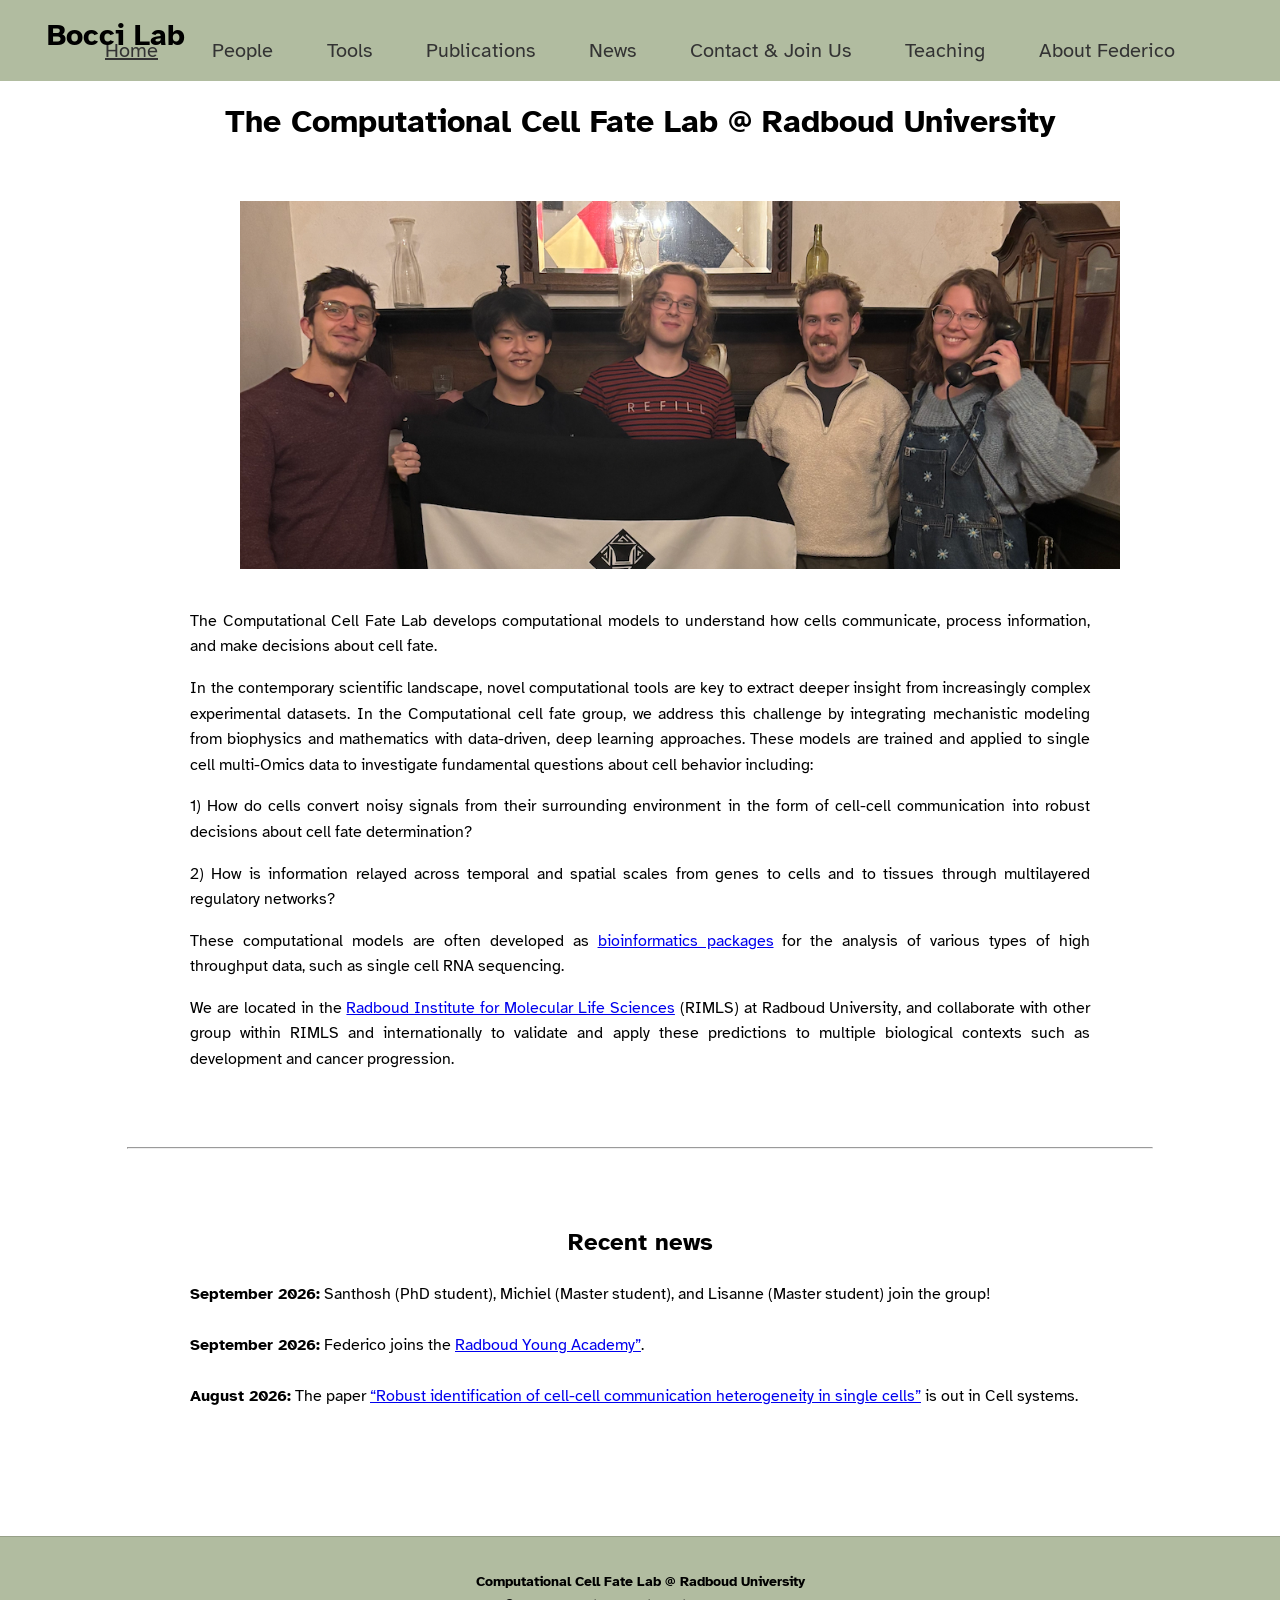
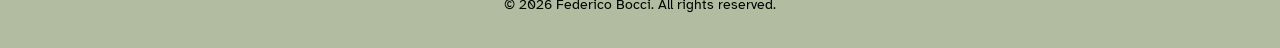
==== index.html @ 44118104 "Initial website" ====
<!DOCTYPE html>
<html lang="en">
<head>
    <meta charset="UTF-8">
    <meta name="viewport" content="width=device-width, initial-scale=1.0">
    <meta name="description" content="The Computational Cell Fate Lab at Radboud University, 
    led by Federico Bocci, develops computational and mechanistic models to study cell fate, 
    cell-cell communication and single-cell multi-omics data.">

    <title>Federico Bocci - the computational cell fate Lab | Radboud University</title>

    <style>
      img {
        width: 400px;
        float: left;
        margin: 40px;
      }
      p.heading {
        font-weight: bold;
      }
      /* General style for the main sections */
        .section {
            text-align: justify;
            padding: 50px 100px;
        }

        /* First section: large image */
        .image-section {
            padding: 10px 200px 50px 200px;
        }

        .image-section img {
            width: 100%;
            height: auto;
            display: block;
        }
        /* Section titles */
        .section h2 {
            margin-bottom: 25px;
        }
        h2 {
    text-align: center;
}
        h1 {
    text-align: center;
    margin-bottom: 10px;
}

        /* Section text */
        .section p {
            max-width: 900px;
            margin-left: auto;
            margin-right: auto;
            line-height: 1.6;
        }

    </style>

    <link rel="stylesheet" href="CSS/topnav_style.css">
    <link rel="stylesheet" href="CSS/general_style.css">

</head>

<body>
    <nav class="topnav">
        <a href="index.html" class="title">Bocci Lab</a>
        <a href="index.html"><u>Home</u></a>
        <a href="HTML/people.html">People</a>
        <a href="HTML/tools.html">Tools</a>
        <a href="HTML/publications.html">Publications</a>
        <a href="HTML/news.html">News</a>
        <a href="HTML/contact.html">Contact & Join Us</a>
        <a href="HTML/teaching.html">Teaching</a>
        <a href="HTML/about_federico.html">About Federico</a>
    </nav>

    <h1>The Computational Cell Fate Lab @ Radboud University</h1>

    <!-- ========================= -->
    <!--        SECTION 1          -->
    <!--       LARGE IMAGE         -->
    <!-- ========================= -->

    <section class="image-section">
        <img src="images/homepage.png" alt="A picture of the research team of the computational cel 
        fate lab led by Federico Bocci">
    </section>

    <!-- ========================= -->
    <!--        SECTION 2          -->
    <!--          TEXT             -->
    <!-- ========================= -->

    <section class="section"> 

    <p>
    The Computational Cell Fate Lab develops computational
    models to understand how cells communicate, process
    information, and make decisions about cell fate. 
    </p>
<p>
    In the contemporary scientific landscape, novel computational tools are key to extract 
    deeper insight from increasingly complex experimental datasets. In the Computational cell fate group, we address this challenge by integrating 
    mechanistic modeling from biophysics and mathematics with data-driven, deep 
    learning approaches. These models are trained and applied 
    to single cell multi-Omics data to investigate fundamental questions about cell behavior 
    including:
</p>

<p>
    1) How do cells convert noisy signals from their surrounding environment in the 
    form of cell-cell communication into robust decisions about cell fate determination?
</p>

<p>
    2) How is information relayed across temporal and spatial scales from genes to 
    cells and to tissues through multilayered regulatory networks?
</p>

<p>
    These computational models are often developed as 
    <a href="HTML/tools.html">bioinformatics packages</a>
    for the analysis of various types of high throughput data, such as single cell RNA sequencing.
</p>

<p>
    We are located in the <a href="https://www.ru.nl/en/rimls" target="_blank">
                    Radboud Institute for Molecular Life Sciences</a> (RIMLS) at Radboud University, and collaborate with other group within RIMLS and internationally to validate and apply 
    these predictions to multiple biological contexts such as development 
    and cancer progression.
</p>
</section>

    <hr width="80%" >

    <!-- ========================= -->
    <!--        SECTION 3          -->
    <!--          TEXT             -->
    <!-- ========================= -->

    <section class="section">
        <h2>Recent news</h2>

        <p>
            <strong>September 2026:</strong> Santhosh (PhD student), Michiel (Master student), 
                and Lisanne (Master student) join the group!<br><br>

            <strong>September 2026:</strong> Federico joins the 
            <a href="https://www.ru.nl/en/departments/interdisciplinair/radboud-young-academy" target="_blank">
                    Radboud Young Academy”</a>.<br><br>
            

            <strong>August 2026:</strong> The paper <a href="https://www.cell.com/cell-systems/fulltext/S2405-4712(26)00185-7" target="_blank">
                    “Robust identification of cell-cell communication 
                heterogeneity in single cells”</a> is out in Cell systems.
        </p>
    </section>

<footer class="site-footer">
    <div class="site-footer-content">
        <p><strong>Computational Cell Fate Lab @ Radboud University</strong></p>
        <p>© 2026 Federico Bocci. All rights reserved.</p>
    </div>
</footer>
    
</body>



</html>
---- CSS/topnav_style.css ----
/* Navigation bar container */
    .topnav {
        background-color: rgba(177, 188, 160, 1.0);
        padding: 30px 20px 10px 20px; /* top right bottom left */
        text-align: center; /* Center the items horizontally */

        display: flex; /* Enables Flexbox */
    align-items: center; /* Perfectly centers everything on the vertical axis */
    justify-content: center; /* Keeps the middle links centered horizontally */
    position: relative; /* Acts as anchor for the title positioning */
    }

     /* Website title */
    .topnav .title {
        position: absolute;
        left: 20px; /* Align to left padding */
        color: black;
        font-size: 30px;
        font-weight: bold;
        text-decoration: none;
        transform: translateY(-30%); /* moves the title up and down. More negative pushes up */

        
    }

    /* Navigation links */
    .topnav a {
        color: #333;
        text-decoration: none;
        margin: 0 15px; /* Spacing between links */
        font-size: 20px; /* 16 */
        padding: 8px 12px;
        transition: background-color 0.3s, color 0.3s;
    }

    /* Hover effect */
    .topnav a:hover {
        background-color: #555;
        border-radius: 4px;
    }
---- CSS/general_style.css ----
/*body {
        margin: 0;
        font-family: Arial, sans-serif;
    }*/

@import url('https://fonts.googleapis.com/css2?family=Atkinson+Hyperlegible:ital,wght@0,400;0,700;1,400;1,700&display=swap');

body {
    margin: 0;
    font-family: 'Atkinson Hyperlegible', sans-serif;
}

/* ========================= */
/*          FOOTER           */
/* ========================= */

.site-footer {
    margin-top: 60px;
    padding: 30px 50px;
    background-color: rgba(177, 188, 160, 1.0);
    border-top: 1px solid rgba(0, 0, 0, 0.15);
    text-align: center;
    font-size: 0.9em;
}

.site-footer-content {
    max-width: 1200px;
    margin: 0 auto;
}

.site-footer p {
    margin: 5px 0;
}

.site-footer a {
    color: inherit;
    text-decoration: none;
}

.site-footer a:hover {
    text-decoration: underline;
}


/* ========================= */
/*      MOBILE FOOTER        */
/* ========================= */

@media (max-width: 600px) {
    .site-footer {
        padding: 25px 20px;
    }
}
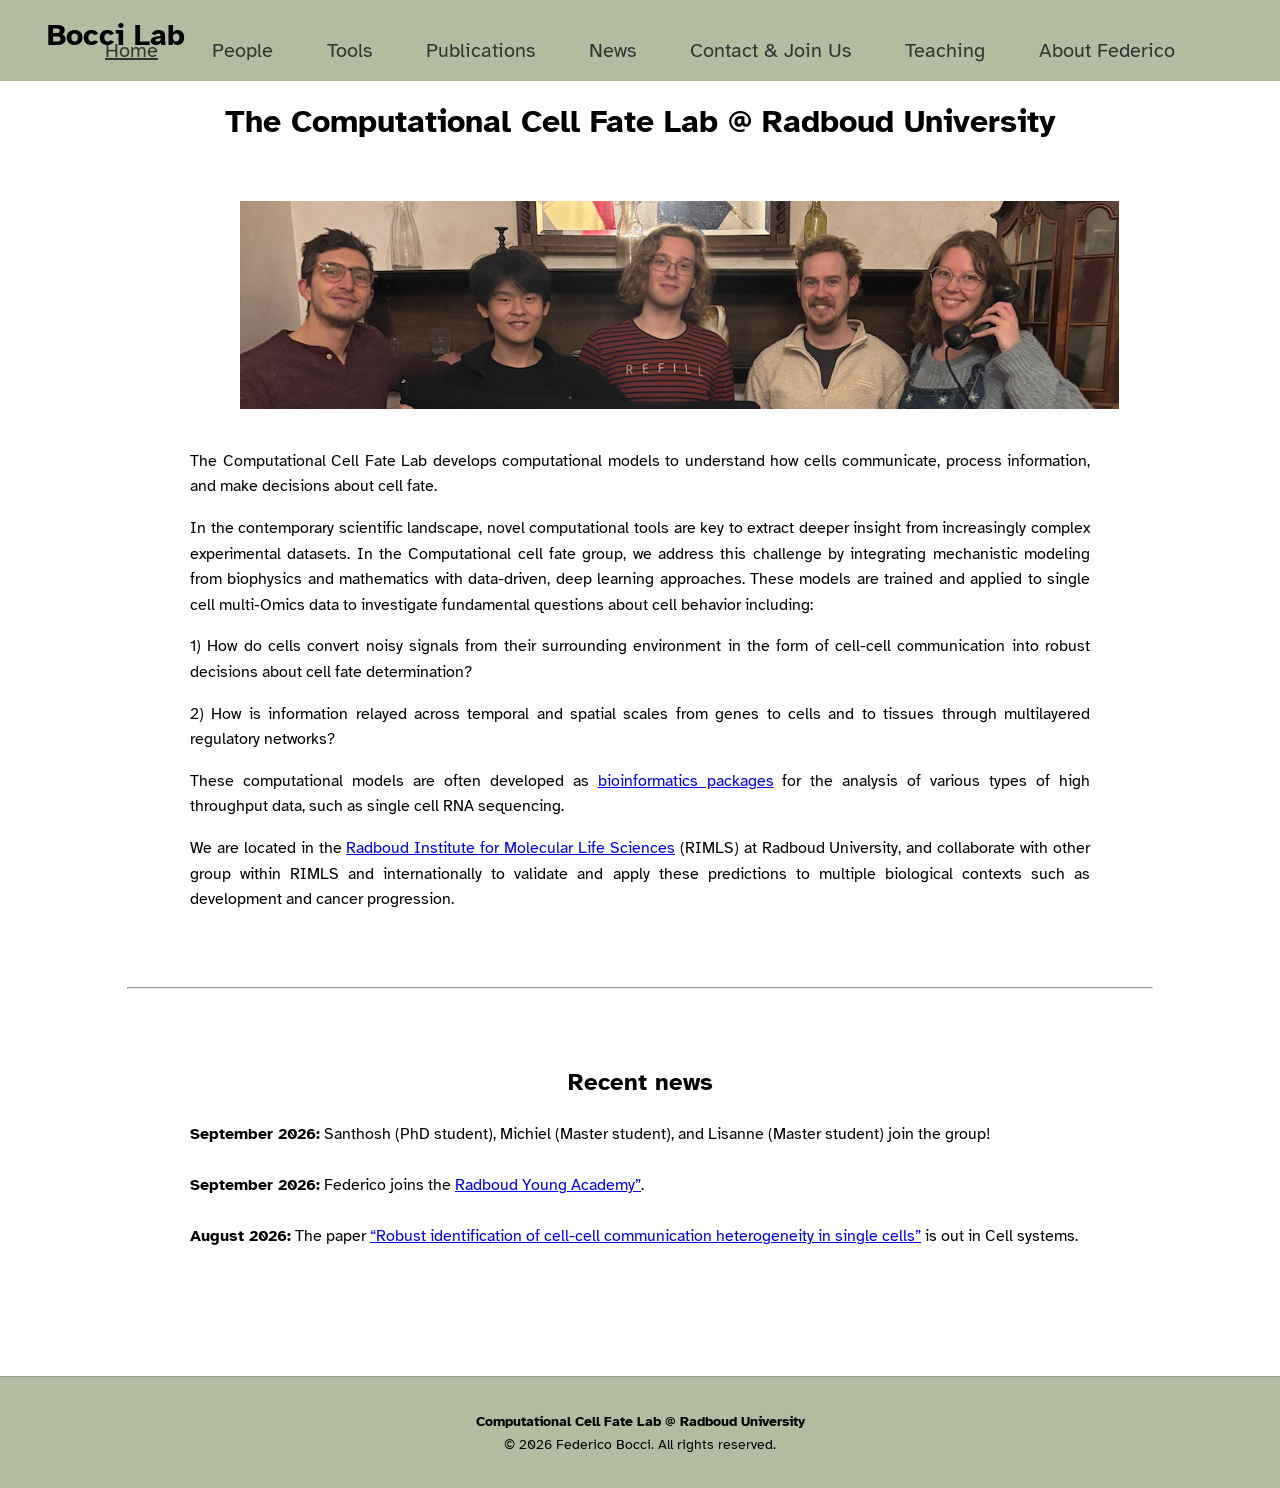
==== commit 211f5f03: "smartphone responsive site" ====
--- a/index.html
+++ b/index.html
@@ -52,6 +52,29 @@
             margin-left: auto;
             margin-right: auto;
             line-height: 1.6;
+        }
+
+        @media (max-width: 600px) {
+            .image-section {
+                padding: 10px 15px 30px 15px;
+            }
+
+            .section {
+                padding: 30px 20px;
+            }
+
+            .section p {
+                max-width: none;
+            }
+
+            h1 {
+                font-size: 28px;
+                padding: 0 15px;
+            }
+
+            h2 {
+                font-size: 24px;
+            }
         }
 
     </style>
--- a/CSS/topnav_style.css
+++ b/CSS/topnav_style.css
@@ -37,4 +37,34 @@
     .topnav a:hover {
         background-color: #555;
         border-radius: 4px;
-    }+    }
+/* Added on 21/09/2026 */
+/* ========================= */
+/*      MOBILE NAVIGATION    */
+/* ========================= */
+
+@media (max-width: 700px) {
+    .topnav {
+        flex-direction: column;
+        align-items: stretch;
+        justify-content: center;
+        padding: 15px 10px 10px 10px;
+        gap: 2px;
+    }
+
+    .topnav .title {
+        position: static;
+        transform: none;
+        text-align: center;
+        font-size: 28px;
+        margin: 0 0 8px 0;
+    }
+
+    .topnav a {
+        display: block;
+        margin: 0;
+        padding: 7px 10px;
+        text-align: center;
+        font-size: 18px;
+    }
+}
--- a/CSS/general_style.css
+++ b/CSS/general_style.css
@@ -50,4 +50,22 @@
     .site-footer {
         padding: 25px 20px;
     }
+}
+
+/* Added on 21/09/2026: Prevent media and embedded content from overflowing on small screens */
+img,
+iframe {
+    max-width: 100%;
+}
+
+@media (max-width: 600px) {
+    h1 {
+        font-size: 1.8em;
+        margin-left: 20px;
+        margin-right: 20px;
+    }
+
+    h2 {
+        font-size: 1.45em;
+    }
 }
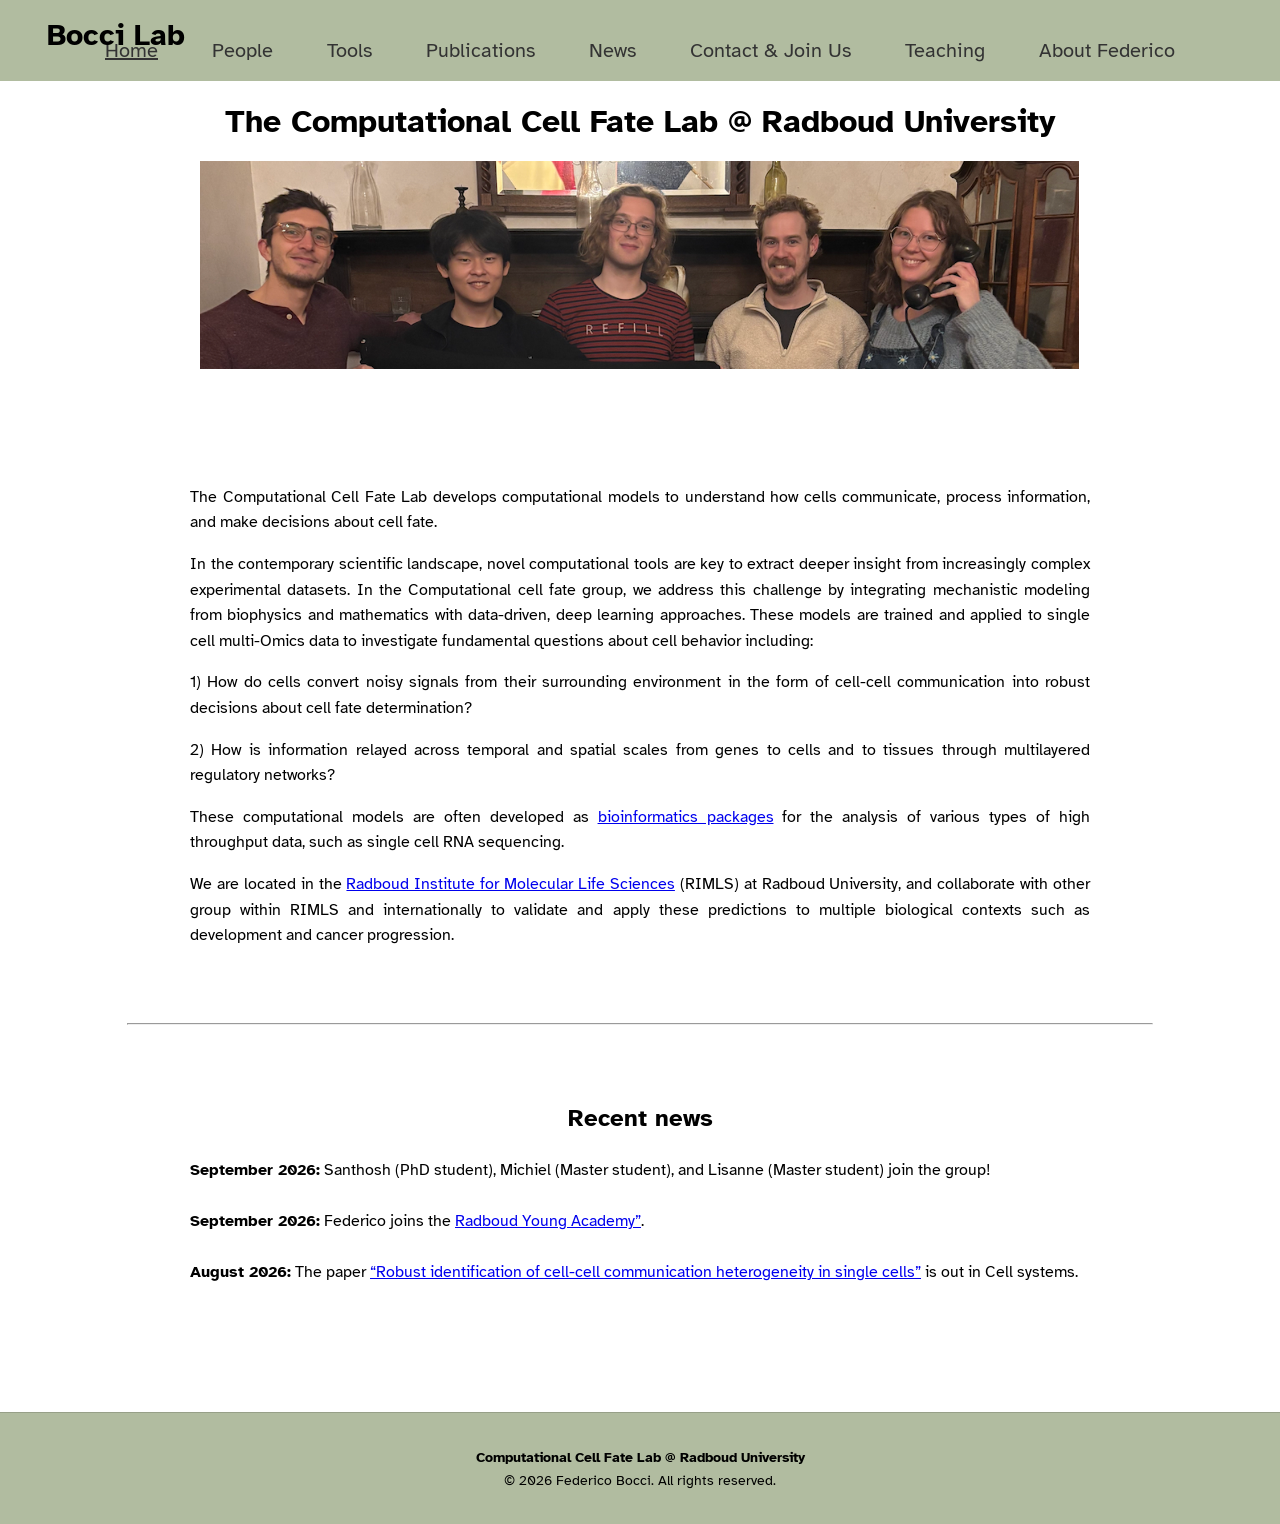
==== commit bc0454b3: "correct figure centering and news items" ====
--- a/index.html
+++ b/index.html
@@ -31,8 +31,11 @@
 
         .image-section img {
             width: 100%;
+            max-width: 100%;
             height: auto;
             display: block;
+            margin: 0 auto;
+            float: none;
         }
         /* Section titles */
         .section h2 {
